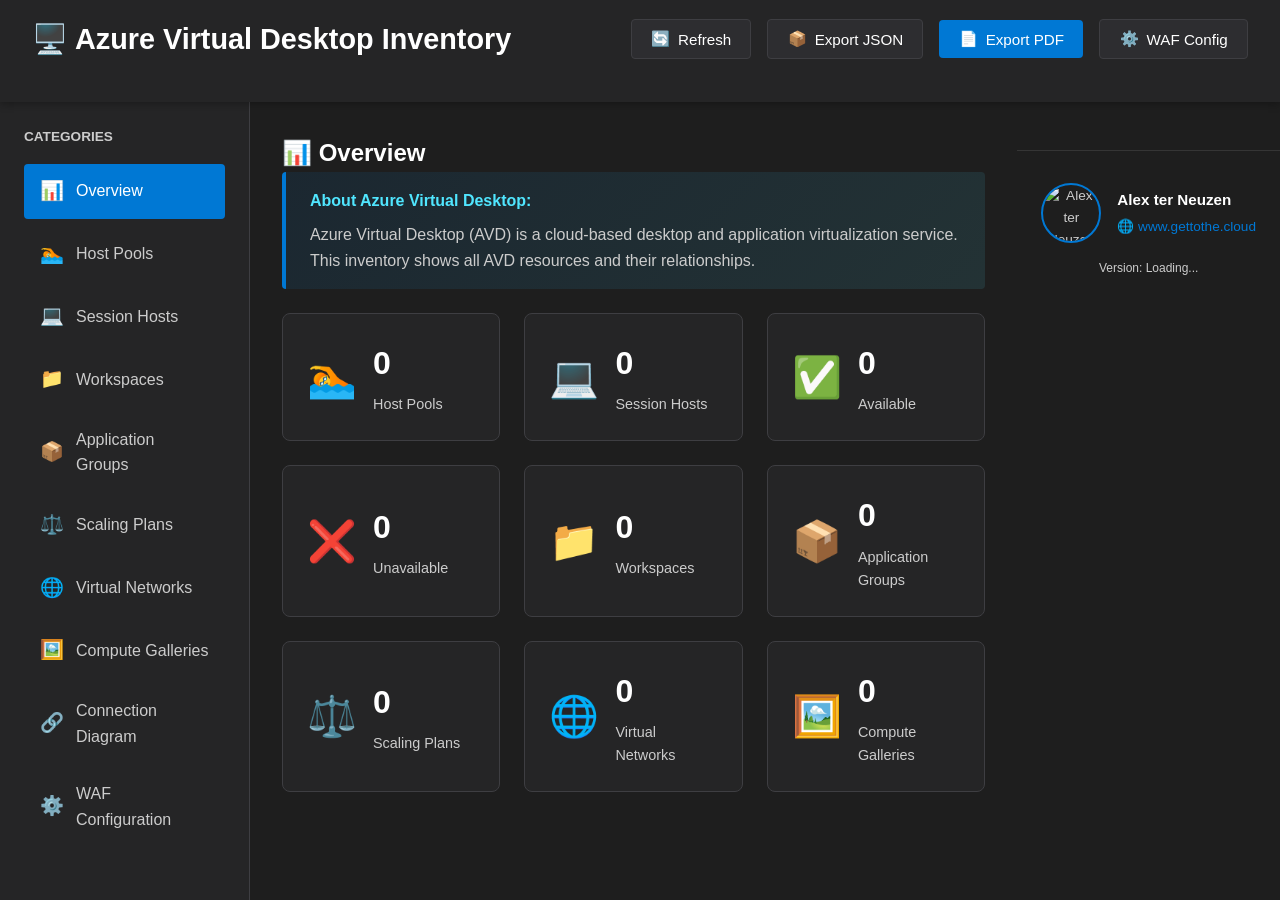
==== index.html @ 5ff8f2a2 "upload version 1.0" ====
<!DOCTYPE html>
<html lang="en">
<head>
    <meta charset="UTF-8">
    <meta name="viewport" content="width=device-width, initial-scale=1.0">
    <title>Azure Virtual Desktop Inventory</title>
    <link rel="stylesheet" href="styles.css">
    <script src="https://cdnjs.cloudflare.com/ajax/libs/vis-network/9.1.2/dist/vis-network.min.js"></script>
    <link href="https://cdnjs.cloudflare.com/ajax/libs/vis-network/9.1.2/dist/dist/vis-network.min.css" rel="stylesheet">
    <script src="https://cdnjs.cloudflare.com/ajax/libs/jspdf/2.5.1/jspdf.umd.min.js"></script>
    <script src="https://cdnjs.cloudflare.com/ajax/libs/jspdf-autotable/3.5.31/jspdf.plugin.autotable.min.js"></script>
    <script src="https://cdnjs.cloudflare.com/ajax/libs/html2canvas/1.4.1/html2canvas.min.js"></script>
</head>
<body>
    <div class="container">
        <!-- Header -->
        <header class="header">
            <div class="header-content">
                <h1>🖥️ Azure Virtual Desktop Inventory</h1>
                <div class="header-actions">
                    <span id="lastUpdate" class="last-update"></span>
                    <button id="refreshBtn" class="btn btn-secondary" onclick="refreshInventory()">
                        <span class="icon">🔄</span> Refresh
                    </button>
                    <button id="exportJsonBtn" class="btn btn-secondary" onclick="exportToJSON()">
                        <span class="icon">📦</span> Export JSON
                    </button>
                    <button id="exportBtn" class="btn btn-primary" onclick="exportToPDF()">
                        <span class="icon">📄</span> Export PDF
                    </button>
                    <button id="wafConfigBtn" class="btn btn-secondary" onclick="showSection('wafconfig')">
                        <span class="icon">⚙️</span> WAF Config
                    </button>
                </div>
            </div>
            <div id="authStatus" class="auth-status"></div>
        </header>

        <!-- Main Content -->
        <div class="main-content">
            <!-- Navigation Sidebar (iframe) -->
            <aside class="sidebar">
                <nav class="nav-menu">
                    <h3 class="nav-title">Categories</h3>
                    <ul class="nav-list">
                        <li><a href="#" onclick="showSection('overview')" class="nav-link active" data-section="overview">
                            <span class="icon">📊</span> Overview
                        </a></li>
                        <li><a href="#" onclick="showSection('hostpools')" class="nav-link" data-section="hostpools">
                            <span class="icon">🏊</span> Host Pools
                        </a></li>
                        <li><a href="#" onclick="showSection('sessionhosts')" class="nav-link" data-section="sessionhosts">
                            <span class="icon">💻</span> Session Hosts
                        </a></li>
                        <li><a href="#" onclick="showSection('workspaces')" class="nav-link" data-section="workspaces">
                            <span class="icon">📁</span> Workspaces
                        </a></li>
                        <li><a href="#" onclick="showSection('applicationgroups')" class="nav-link" data-section="applicationgroups">
                            <span class="icon">📦</span> Application Groups
                        </a></li>
                        <li><a href="#" onclick="showSection('scalingplans')" class="nav-link" data-section="scalingplans">
                            <span class="icon">⚖️</span> Scaling Plans
                        </a></li>
                        <li><a href="#" onclick="showSection('vnets')" class="nav-link" data-section="vnets">
                            <span class="icon">🌐</span> Virtual Networks
                        </a></li>
                        <li><a href="#" onclick="showSection('galleries')" class="nav-link" data-section="galleries">
                            <span class="icon">🖼️</span> Compute Galleries
                        </a></li>
                        <li><a href="#" onclick="showSection('diagram')" class="nav-link" data-section="diagram">
                            <span class="icon">🔗</span> Connection Diagram
                        </a></li>
                        <li><a href="#" onclick="showSection('wafconfig')" class="nav-link" data-section="wafconfig">
                            <span class="icon">⚙️</span> WAF Configuration
                        </a></li>
                    </ul>
                </nav>
            </aside>

            <!-- Content Area -->
            <main class="content">
                <!-- Authentication Required -->
                <div id="authRequired" class="auth-required" style="display: none;">
                    <div class="auth-card">
                        <h2>🔐 Azure Authentication</h2>
                        <p>Authentication is being requested automatically.</p>
                        <p>Please check your terminal or browser for the device code login prompt.</p>
                        <button onclick="authenticateAzure()" class="btn btn-primary btn-large">
                            Retry Sign in
                        </button>
                    </div>
                </div>

                <!-- Overview Section -->
                <section id="overview" class="content-section active">
                    <h2>📊 Overview</h2>
                    <div class="info-banner">
                        <strong>About Azure Virtual Desktop:</strong>
                        <p id="overviewExplanation">Azure Virtual Desktop (AVD) is a cloud-based desktop and application virtualization service. This inventory shows all AVD resources and their relationships.</p>
                    </div>
                    <div class="summary-cards">
                        <div class="card">
                            <div class="card-icon">🏊</div>
                            <div class="card-content">
                                <h3 id="totalHostPools">0</h3>
                                <p>Host Pools</p>
                            </div>
                        </div>
                        <div class="card">
                            <div class="card-icon">💻</div>
                            <div class="card-content">
                                <h3 id="totalSessionHosts">0</h3>
                                <p>Session Hosts</p>
                            </div>
                        </div>
                        <div class="card">
                            <div class="card-icon">✅</div>
                            <div class="card-content">
                                <h3 id="availableHosts">0</h3>
                                <p>Available</p>
                            </div>
                        </div>
                        <div class="card">
                            <div class="card-icon">❌</div>
                            <div class="card-content">
                                <h3 id="unavailableHosts">0</h3>
                                <p>Unavailable</p>
                            </div>
                        </div>
                        <div class="card">
                            <div class="card-icon">📁</div>
                            <div class="card-content">
                                <h3 id="totalWorkspaces">0</h3>
                                <p>Workspaces</p>
                            </div>
                        </div>
                        <div class="card">
                            <div class="card-icon">📦</div>
                            <div class="card-content">
                                <h3 id="totalAppGroups">0</h3>
                                <p>Application Groups</p>
                            </div>
                        </div>
                        <div class="card">
                            <div class="card-icon">⚖️</div>
                            <div class="card-content">
                                <h3 id="totalScalingPlans">0</h3>
                                <p>Scaling Plans</p>
                            </div>
                        </div>
                        <div class="card">
                            <div class="card-icon">🌐</div>
                            <div class="card-content">
                                <h3 id="totalVNets">0</h3>
                                <p>Virtual Networks</p>
                            </div>
                        </div>
                        <div class="card">
                            <div class="card-icon">🖼️</div>
                            <div class="card-content">
                                <h3 id="totalGalleries">0</h3>
                                <p>Compute Galleries</p>
                            </div>
                        </div>
                    </div>
                    <div id="subscriptionsList" class="subscriptions-list"></div>
                </section>

                <!-- Host Pools Section -->
                <section id="hostpools" class="content-section">
                    <h2>🏊 Host Pools</h2>
                    <div class="info-banner">
                        <strong>What are Host Pools?</strong>
                        <p id="hostPoolsExplanation">Host pools contain session hosts (VMs) that serve desktops and applications to users. They define the type (pooled/personal) and load balancing method.</p>
                    </div>
                    <div id="hostPoolsList" class="data-list"></div>
                </section>

                <!-- Session Hosts Section -->
                <section id="sessionhosts" class="content-section">
                    <h2>💻 Session Hosts</h2>
                    <div class="info-banner">
                        <strong>What are Session Hosts?</strong>
                        <p id="sessionHostsExplanation">Session hosts are the VMs that run user sessions. They connect to virtual networks and can be managed by scaling plans.</p>
                    </div>
                    <div id="sessionHostsList" class="data-list"></div>
                </section>

                <!-- Workspaces Section -->
                <section id="workspaces" class="content-section">
                    <h2>📁 Workspaces</h2>
                    <div id="workspacesList" class="data-list"></div>
                </section>

                <!-- Application Groups Section -->
                <section id="applicationgroups" class="content-section">
                    <h2>📦 Application Groups</h2>
                    <div id="appGroupsList" class="data-list"></div>
                </section>

                <!-- Scaling Plans Section -->
                <section id="scalingplans" class="content-section">
                    <h2>⚖️ Scaling Plans</h2>
                    <div class="info-banner">
                        <strong>What are Scaling Plans?</strong>
                        <p id="scalingPlansExplanation">Scaling plans automate the start/stop of session hosts based on time schedules to optimize costs.</p>
                    </div>
                    <div id="scalingPlansList" class="data-list"></div>
                </section>

                <!-- Virtual Networks Section -->
                <section id="vnets" class="content-section">
                    <h2>🌐 Virtual Networks</h2>
                    <div class="info-banner">
                        <strong>What are Virtual Networks?</strong>
                        <p id="vnetsExplanation">Virtual networks provide network connectivity for session hosts, enabling communication with other Azure services and on-premises resources.</p>
                    </div>
                    <div id="vnetsList" class="data-list"></div>
                </section>

                <!-- Compute Galleries Section -->
                <section id="galleries" class="content-section">
                    <h2>🖼️ Compute Galleries</h2>
                    <div class="info-banner">
                        <strong>What are Compute Galleries?</strong>
                        <p id="galleriesExplanation">Compute galleries store and manage custom images used to deploy session hosts with pre-configured software.</p>
                    </div>
                    <div id="galleriesList" class="data-list"></div>
                </section>

                <!-- Diagram Section -->
                <section id="diagram" class="content-section">
                    <h2>🔗 Connection Diagram</h2>
                    <p class="section-description">Visual representation of AVD resource connections</p>
                    <div id="networkDiagram" class="diagram-container"></div>
                </section>

                <!-- WAF Configuration Section -->
                <section id="wafconfig" class="content-section">
                    <h2>⚙️ WAF Assessment Configuration</h2>
                    <div class="info-banner">
                        <strong>Well-Architected Framework Assessment Configuration:</strong>
                        <p>Configure the scoring rules and weights for the WAF assessment. Changes can be saved and reloaded.</p>
                    </div>
                    
                    <div class="waf-config-actions" style="margin-bottom: 1rem; display: flex; gap: 0.5rem;">
                        <button class="btn btn-secondary" onclick="downloadWAFConfig()">
                            <span class="icon">💾</span> Download Config
                        </button>
                        <button class="btn btn-secondary" onclick="document.getElementById('uploadConfigInput').click()">
                            <span class="icon">📤</span> Upload Config
                        </button>
                        <input type="file" id="uploadConfigInput" accept=".json" style="display: none;" onchange="uploadWAFConfig(event)">
                        <button class="btn btn-primary" onclick="reloadWAFConfig()">
                            <span class="icon">🔄</span> Reload Config
                        </button>
                    </div>

                    <div id="wafConfigContent" class="waf-config-content">
                        <!-- Config will be displayed here -->
                        <p class="text-secondary">Loading configuration...</p>
                    </div>
                </section>
            </main>
            
            <!-- Footer -->
            <footer style="margin-top: 3rem; padding: 2rem 1.5rem; text-align: center; border-top: 1px solid rgba(255,255,255,0.1); color: var(--text-secondary); font-size: 0.85rem;">
                <div style="display: flex; align-items: center; justify-content: center; gap: 1rem; flex-wrap: wrap;">
                    <img src="https://www.gettothe.cloud/wp-content/uploads/2023/07/WhatsApp-Image-2023-05-23-at-23.24.08-150x150.webp" 
                         alt="Alex ter Neuzen" 
                         style="width: 60px; height: 60px; border-radius: 50%; border: 2px solid var(--primary-color); object-fit: cover;">
                    <div style="text-align: left;">
                        <p style="margin: 0; font-size: 0.95rem;"><strong style="color: var(--text-primary);">Alex ter Neuzen</strong></p>
                        <p style="margin: 0.25rem 0 0 0;">
                            <a href="https://www.gettothe.cloud" target="_blank" style="color: var(--primary-color); text-decoration: none; font-weight: 500;">
                                🌐 www.gettothe.cloud
                            </a>
                        </p>
                    </div>
                </div>
                <div style="margin-top: 1rem; color: var(--text-secondary); font-size: 0.75rem;">
                    <span id="appVersion">Version: Loading...</span>
                </div>
            </footer>
        </div>
    </div>

    <!-- Loading Overlay -->
    <div id="loadingOverlay" class="loading-overlay" style="display: none;">
        <div class="loading-container">
            <div class="spinner"></div>
            <p id="loadingStatus">Loading inventory data...</p>
            <div id="loadingProgress" class="progress-bar">
                <div id="loadingProgressFill" class="progress-fill"></div>
            </div>
        </div>
    </div>

    <script src="app.js"></script>
</body>
</html>
---- styles.css ----
/* Azure Virtual Desktop Inventory - Styles */

* {
    margin: 0;
    padding: 0;
    box-sizing: border-box;
}

:root {
    --primary-color: #0078d4;
    --secondary-color: #50e6ff;
    --success-color: #107c10;
    --warning-color: #ffaa44;
    --danger-color: #e81123;
    --bg-dark: #1e1e1e;
    --bg-medium: #252526;
    --bg-light: #2d2d30;
    --text-primary: #ffffff;
    --text-secondary: #cccccc;
    --border-color: #3e3e42;
    --shadow: 0 2px 8px rgba(0, 0, 0, 0.3);
}

body {
    font-family: 'Segoe UI', Tahoma, Geneva, Verdana, sans-serif;
    background-color: var(--bg-dark);
    color: var(--text-primary);
    line-height: 1.6;
}

.container {
    min-height: 100vh;
    display: flex;
    flex-direction: column;
}

/* Header */
.header {
    background-color: var(--bg-medium);
    padding: 1rem 2rem;
    box-shadow: var(--shadow);
    position: sticky;
    top: 0;
    z-index: 100;
}

.header-content {
    display: flex;
    justify-content: space-between;
    align-items: center;
    max-width: 1600px;
    margin: 0 auto;
}

.header h1 {
    font-size: 1.8rem;
    font-weight: 600;
}

.header-actions {
    display: flex;
    gap: 1rem;
    align-items: center;
}

.last-update {
    font-size: 0.9rem;
    color: var(--text-secondary);
}

/* Auth Status */
.auth-status {
    max-width: 1600px;
    margin: 0.5rem auto 0;
    padding: 0.5rem 1rem;
    border-radius: 4px;
    font-size: 0.9rem;
}

.auth-status.authenticated {
    background-color: rgba(16, 124, 16, 0.2);
    border-left: 3px solid var(--success-color);
}

.auth-status.not-authenticated {
    background-color: rgba(255, 170, 68, 0.2);
    border-left: 3px solid var(--warning-color);
}

/* Info Banner */
.info-banner {
    background: linear-gradient(135deg, rgba(0, 120, 212, 0.1), rgba(80, 230, 255, 0.1));
    border-left: 4px solid var(--primary-color);
    padding: 1rem 1.5rem;
    margin-bottom: 1.5rem;
    border-radius: 4px;
}

.info-banner strong {
    display: block;
    margin-bottom: 0.5rem;
    color: var(--secondary-color);
    font-size: 1rem;
}

.info-banner p {
    margin: 0;
    color: var(--text-secondary);
    line-height: 1.6;
}

/* Main Content Layout */
.main-content {
    display: flex;
    flex: 1;
    max-width: 1600px;
    width: 100%;
    margin: 0 auto;
}

/* Sidebar Navigation */
.sidebar {
    width: 250px;
    background-color: var(--bg-medium);
    padding: 1.5rem;
    border-right: 1px solid var(--border-color);
    min-height: calc(100vh - 120px);
}

.nav-title {
    font-size: 0.85rem;
    text-transform: uppercase;
    color: var(--text-secondary);
    margin-bottom: 1rem;
    font-weight: 600;
}

.nav-list {
    list-style: none;
}

.nav-list li {
    margin-bottom: 0.5rem;
}

.nav-link {
    display: flex;
    align-items: center;
    padding: 0.75rem 1rem;
    color: var(--text-secondary);
    text-decoration: none;
    border-radius: 4px;
    transition: all 0.2s;
}

.nav-link:hover {
    background-color: var(--bg-light);
    color: var(--text-primary);
}

.nav-link.active {
    background-color: var(--primary-color);
    color: var(--text-primary);
}

.nav-link .icon {
    margin-right: 0.75rem;
    font-size: 1.2rem;
}

/* Content Area */
.content {
    flex: 1;
    padding: 2rem;
    overflow-y: auto;
}

.content-section {
    display: none;
}

.content-section.active {
    display: block;
    animation: fadeIn 0.3s ease-in;
}

@keyframes fadeIn {
    from {
        opacity: 0;
        transform: translateY(10px);
    }
    to {
        opacity: 1;
        transform: translateY(0);
    }
}

.section-description {
    color: var(--text-secondary);
    margin-bottom: 1.5rem;
}

/* Buttons */
.btn {
    padding: 0.6rem 1.2rem;
    border: none;
    border-radius: 4px;
    font-size: 0.95rem;
    cursor: pointer;
    transition: all 0.2s;
    display: inline-flex;
    align-items: center;
    gap: 0.5rem;
    font-weight: 500;
}

.btn-primary {
    background-color: var(--primary-color);
    color: white;
}

.btn-primary:hover {
    background-color: #106ebe;
    transform: translateY(-1px);
    box-shadow: 0 4px 8px rgba(0, 120, 212, 0.3);
}

.btn-secondary {
    background-color: var(--bg-light);
    color: var(--text-primary);
    border: 1px solid var(--border-color);
}

.btn-secondary:hover {
    background-color: var(--bg-medium);
    border-color: var(--primary-color);
}

.btn-large {
    padding: 1rem 2rem;
    font-size: 1.1rem;
}

/* Summary Cards */
.summary-cards {
    display: grid;
    grid-template-columns: repeat(auto-fit, minmax(200px, 1fr));
    gap: 1.5rem;
    margin-bottom: 2rem;
}

.card {
    background-color: var(--bg-medium);
    border: 1px solid var(--border-color);
    border-radius: 8px;
    padding: 1.5rem;
    display: flex;
    align-items: center;
    gap: 1rem;
    transition: all 0.2s;
}

.card:hover {
    transform: translateY(-2px);
    box-shadow: var(--shadow);
    border-color: var(--primary-color);
}

.card-icon {
    font-size: 2.5rem;
}

.card-content h3 {
    font-size: 2rem;
    font-weight: 600;
    margin-bottom: 0.25rem;
}

.card-content p {
    color: var(--text-secondary);
    font-size: 0.9rem;
}

/* Data Lists */
.data-list {
    display: flex;
    flex-direction: column;
    gap: 1rem;
}

.data-item {
    background-color: var(--bg-medium);
    border: 1px solid var(--border-color);
    border-radius: 8px;
    padding: 1.5rem;
}

.data-item h3 {
    font-size: 1.3rem;
    margin-bottom: 1rem;
    color: var(--secondary-color);
}

.data-item-header {
    display: flex;
    justify-content: space-between;
    align-items: center;
    margin-bottom: 1rem;
}

.data-item-details {
    display: grid;
    grid-template-columns: repeat(auto-fit, minmax(250px, 1fr));
    gap: 1rem;
}

.data-field {
    display: flex;
    flex-direction: column;
    gap: 0.25rem;
}

.data-field-label {
    font-size: 0.85rem;
    color: var(--text-secondary);
    text-transform: uppercase;
    font-weight: 600;
}

.data-field-value {
    font-size: 1rem;
    color: var(--text-primary);
}

.badge {
    padding: 0.25rem 0.75rem;
    border-radius: 12px;
    font-size: 0.85rem;
    font-weight: 600;
    text-transform: uppercase;
}

.badge-success {
    background-color: rgba(16, 124, 16, 0.2);
    color: var(--success-color);
}

.badge-warning {
    background-color: rgba(255, 170, 68, 0.2);
    color: var(--warning-color);
}

.badge-danger {
    background-color: rgba(232, 17, 35, 0.2);
    color: var(--danger-color);
}

.badge-info {
    background-color: rgba(0, 120, 212, 0.2);
    color: var(--primary-color);
}

/* Subscriptions List */
.subscriptions-list {
    margin-top: 2rem;
}

.subscription-section {
    margin-bottom: 2rem;
}

.subscription-header {
    background: linear-gradient(135deg, var(--primary-color), #005a9e);
    padding: 1rem 1.5rem;
    border-radius: 8px 8px 0 0;
    margin-bottom: 0;
}

.subscription-header h3 {
    font-size: 1.3rem;
}

.subscription-content {
    background-color: var(--bg-medium);
    border: 1px solid var(--border-color);
    border-top: none;
    border-radius: 0 0 8px 8px;
    padding: 1.5rem;
}

/* Table */
.table-container {
    overflow-x: auto;
    margin-top: 1rem;
}

table {
    width: 100%;
    border-collapse: collapse;
    font-size: 0.9rem;
}

thead {
    background-color: var(--bg-light);
}

th {
    padding: 0.75rem;
    text-align: left;
    font-weight: 600;
    color: var(--text-secondary);
    text-transform: uppercase;
    font-size: 0.8rem;
}

td {
    padding: 0.75rem;
    border-top: 1px solid var(--border-color);
}

tr:hover {
    background-color: var(--bg-light);
}

/* Diagram */
.diagram-container {
    background-color: var(--bg-medium);
    border: 1px solid var(--border-color);
    border-radius: 8px;
    height: 600px;
    margin-top: 1rem;
}

/* Auth Required */
.auth-required {
    display: flex;
    align-items: center;
    justify-content: center;
    min-height: 400px;
}

.auth-card {
    background-color: var(--bg-medium);
    border: 1px solid var(--border-color);
    border-radius: 8px;
    padding: 3rem;
    text-align: center;
    max-width: 500px;
}

.auth-card h2 {
    margin-bottom: 1rem;
    font-size: 2rem;
}

.auth-card p {
    color: var(--text-secondary);
    margin-bottom: 2rem;
    font-size: 1.1rem;
}

/* Loading Overlay */
.loading-overlay {
    position: fixed;
    top: 0;
    left: 0;
    width: 100%;
    height: 100%;
    background-color: rgba(0, 0, 0, 0.85);
    display: flex;
    flex-direction: column;
    align-items: center;
    justify-content: center;
    z-index: 1000;
}

.loading-container {
    display: flex;
    flex-direction: column;
    align-items: center;
    background-color: var(--bg-medium);
    padding: 2rem 3rem;
    border-radius: 8px;
    box-shadow: 0 4px 20px rgba(0, 0, 0, 0.5);
}

.spinner {
    width: 50px;
    height: 50px;
    border: 4px solid var(--border-color);
    border-top-color: var(--primary-color);
    border-radius: 50%;
    animation: spin 1s linear infinite;
    margin-bottom: 1.5rem;
}

@keyframes spin {
    to {
        transform: rotate(360deg);
    }
}

.loading-overlay p {
    font-size: 1.1rem;
    color: var(--text-primary);
    margin-bottom: 1rem;
    text-align: center;
}

.progress-bar {
    width: 300px;
    height: 8px;
    background-color: var(--bg-dark);
    border-radius: 4px;
    overflow: hidden;
    box-shadow: inset 0 1px 3px rgba(0, 0, 0, 0.3);
}

.progress-fill {
    height: 100%;
    background: linear-gradient(90deg, var(--primary-color), var(--secondary-color));
    border-radius: 4px;
    transition: width 0.3s ease;
    box-shadow: 0 0 10px rgba(0, 120, 212, 0.5);
}

/* Responsive */
@media (max-width: 768px) {
    .main-content {
        flex-direction: column;
    }
    
    .sidebar {
        width: 100%;
        border-right: none;
        border-bottom: 1px solid var(--border-color);
    }
    
    .header-content {
        flex-direction: column;
        gap: 1rem;
    }
    
    .summary-cards {
        grid-template-columns: 1fr;
    }
}

/* Print styles for PDF export */
@media print {
    .header-actions,
    .sidebar,
    .loading-overlay {
        display: none !important;
    }
    
    .content {
        padding: 0;
    }
    
    .content-section {
        display: block !important;
        page-break-after: always;
    }
}
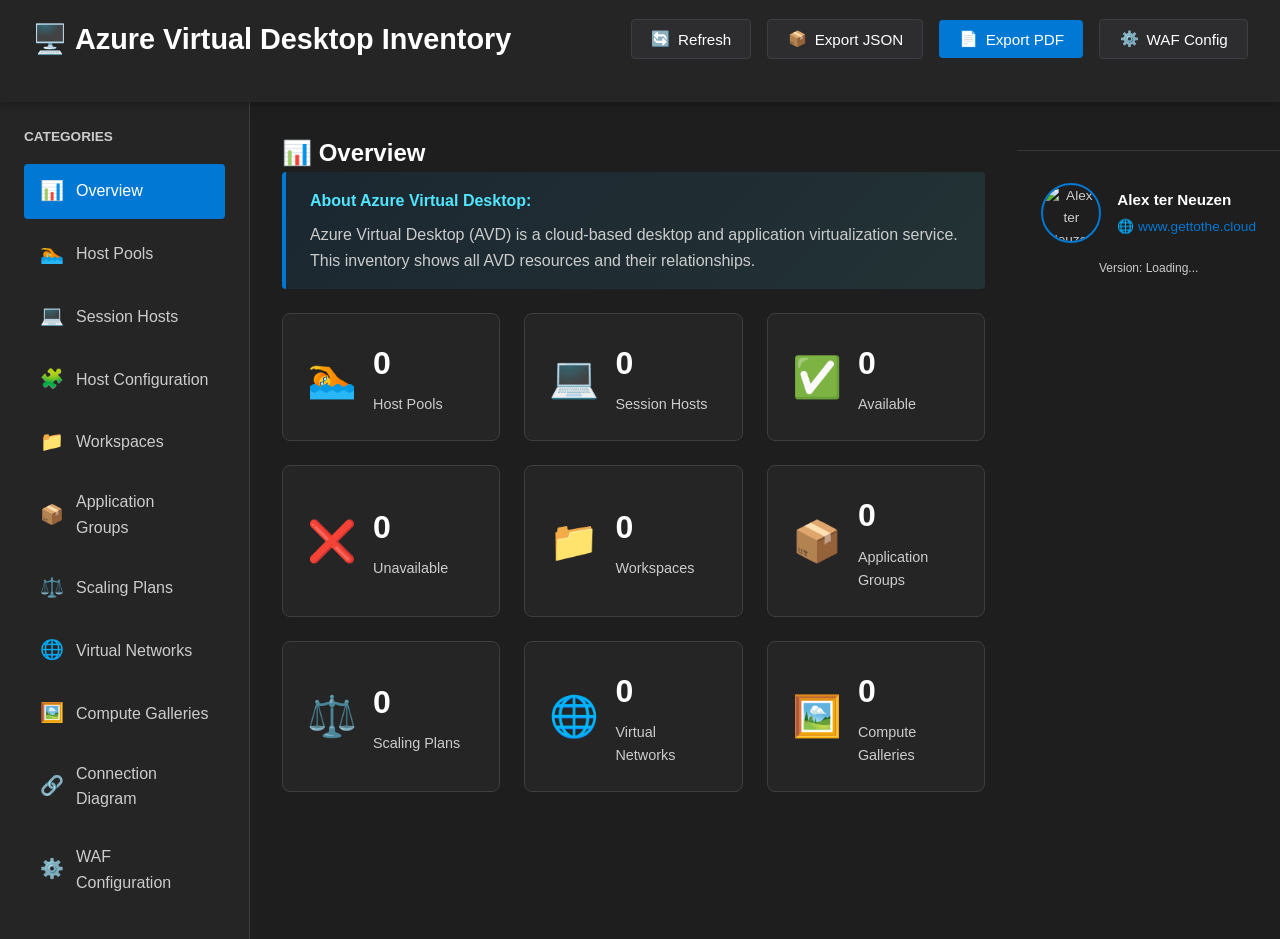
==== commit d3194893: "update to version 1.2.230" ====
--- a/index.html
+++ b/index.html
@@ -5,11 +5,11 @@
     <meta name="viewport" content="width=device-width, initial-scale=1.0">
     <title>Azure Virtual Desktop Inventory</title>
     <link rel="stylesheet" href="styles.css">
-    <script src="https://cdnjs.cloudflare.com/ajax/libs/vis-network/9.1.2/dist/vis-network.min.js"></script>
-    <link href="https://cdnjs.cloudflare.com/ajax/libs/vis-network/9.1.2/dist/dist/vis-network.min.css" rel="stylesheet">
-    <script src="https://cdnjs.cloudflare.com/ajax/libs/jspdf/2.5.1/jspdf.umd.min.js"></script>
-    <script src="https://cdnjs.cloudflare.com/ajax/libs/jspdf-autotable/3.5.31/jspdf.plugin.autotable.min.js"></script>
-    <script src="https://cdnjs.cloudflare.com/ajax/libs/html2canvas/1.4.1/html2canvas.min.js"></script>
+    <script src="https://cdnjs.cloudflare.com/ajax/libs/vis-network/9.1.2/dist/vis-network.min.js" integrity="sha384-kjcWvwlMCOxTUGG+5NghPwT438Drfp3DIU6ndThMuBYV8ayHQChfN+m0jD2b4xML" crossorigin="anonymous"></script>
+    <link href="https://cdnjs.cloudflare.com/ajax/libs/vis-network/9.1.2/dist/dist/vis-network.min.css" rel="stylesheet" integrity="sha384-YtrzWR59caAwA74P/Y5ysA7oAxhsMALKkKYCaMmpZCaq683mDuJY75b/w+REvbqi" crossorigin="anonymous">
+    <script src="https://cdnjs.cloudflare.com/ajax/libs/jspdf/2.5.1/jspdf.umd.min.js" integrity="sha384-JcnsjUPPylna1s1fvi1u12X5qjY5OL56iySh75FdtrwhO/SWXgMjoVqcKyIIWOLk" crossorigin="anonymous"></script>
+    <script src="https://cdnjs.cloudflare.com/ajax/libs/jspdf-autotable/3.5.31/jspdf.plugin.autotable.min.js" integrity="sha384-vuyrTV5nkscLp1knFvt+FIHfKKzmROBq5reruhMRslauj54mW+l2B8b6szMN6lCL" crossorigin="anonymous"></script>
+    <script src="https://cdnjs.cloudflare.com/ajax/libs/html2canvas/1.4.1/html2canvas.min.js" integrity="sha384-ZZ1pncU3bQe8y31yfZdMFdSpttDoPmOZg2wguVK9almUodir1PghgT0eY7Mrty8H" crossorigin="anonymous"></script>
 </head>
 <body>
     <div class="container">
@@ -52,6 +52,9 @@
                         <li><a href="#" onclick="showSection('sessionhosts')" class="nav-link" data-section="sessionhosts">
                             <span class="icon">💻</span> Session Hosts
                         </a></li>
+                        <li><a href="#" onclick="showSection('sessionhostconfigurations')" class="nav-link" data-section="sessionhostconfigurations">
+                            <span class="icon">🧩</span> Host Configuration
+                        </a></li>
                         <li><a href="#" onclick="showSection('workspaces')" class="nav-link" data-section="workspaces">
                             <span class="icon">📁</span> Workspaces
                         </a></li>
@@ -84,7 +87,7 @@
                     <div class="auth-card">
                         <h2>🔐 Azure Authentication</h2>
                         <p>Authentication is being requested automatically.</p>
-                        <p>Please check your terminal or browser for the device code login prompt.</p>
+                        <p>Azure sign-in will open in your default browser. Complete authentication there.</p>
                         <button onclick="authenticateAzure()" class="btn btn-primary btn-large">
                             Retry Sign in
                         </button>
@@ -98,6 +101,20 @@
                         <strong>About Azure Virtual Desktop:</strong>
                         <p id="overviewExplanation">Azure Virtual Desktop (AVD) is a cloud-based desktop and application virtualization service. This inventory shows all AVD resources and their relationships.</p>
                     </div>
+                    <div id="subscriptionScope" class="subscription-scope" style="display: none;">
+                        <div class="subscription-scope-header">
+                            <div>
+                                <h3>Subscriptions to scan</h3>
+                                <p id="subscriptionSelectionStatus" class="subscription-selection-status"></p>
+                            </div>
+                            <div class="subscription-scope-actions">
+                                <button id="selectAllSubscriptionsBtn" type="button" class="btn btn-secondary">Select all</button>
+                                <button id="clearSubscriptionsBtn" type="button" class="btn btn-secondary">Clear all</button>
+                                <button id="scanSelectedSubscriptionsBtn" type="button" class="btn btn-primary">Scan selected</button>
+                            </div>
+                        </div>
+                        <div id="subscriptionSelectorList" class="subscription-selector-list"></div>
+                    </div>
                     <div class="summary-cards">
                         <div class="card">
                             <div class="card-icon">🏊</div>
@@ -184,6 +201,16 @@
                         <p id="sessionHostsExplanation">Session hosts are the VMs that run user sessions. They connect to virtual networks and can be managed by scaling plans.</p>
                     </div>
                     <div id="sessionHostsList" class="data-list"></div>
+                </section>
+
+                <!-- Session Host Configurations Section -->
+                <section id="sessionhostconfigurations" class="content-section">
+                    <h2>🧩 Session Host Configurations</h2>
+                    <div class="info-banner">
+                        <strong>What are Session Host Configurations?</strong>
+                        <p id="sessionHostConfigurationsExplanation">Session-host configuration profiles define the VM, image, disk, network, domain-join, security, diagnostics, and custom-script settings used when session hosts are created.</p>
+                    </div>
+                    <div id="sessionHostConfigurationsList" class="data-list"></div>
                 </section>
 
                 <!-- Workspaces Section -->
--- a/styles.css
+++ b/styles.css
@@ -109,6 +109,83 @@
     line-height: 1.6;
 }
 
+/* Subscription scope */
+.subscription-scope {
+    background-color: var(--bg-medium);
+    border: 1px solid var(--border-color);
+    border-radius: 8px;
+    padding: 1.25rem 1.5rem;
+    margin-bottom: 1.5rem;
+}
+
+.subscription-scope-header {
+    display: flex;
+    justify-content: space-between;
+    align-items: center;
+    gap: 1rem;
+    margin-bottom: 1rem;
+}
+
+.subscription-scope-header h3 {
+    margin-bottom: 0.25rem;
+}
+
+.subscription-selection-status {
+    color: var(--text-secondary);
+    font-size: 0.9rem;
+}
+
+.subscription-scope-actions {
+    display: flex;
+    flex-wrap: wrap;
+    gap: 0.5rem;
+}
+
+.subscription-selector-list {
+    display: grid;
+    grid-template-columns: repeat(auto-fit, minmax(280px, 1fr));
+    gap: 0.5rem;
+}
+
+.subscription-selector-row {
+    display: flex;
+    align-items: flex-start;
+    gap: 0.75rem;
+    padding: 0.75rem;
+    border: 1px solid var(--border-color);
+    border-radius: 4px;
+    cursor: pointer;
+}
+
+.subscription-selector-row:has(input:disabled) {
+    cursor: not-allowed;
+    opacity: 0.6;
+}
+
+.subscription-checkbox {
+    flex: 0 0 auto;
+    width: 1.1rem;
+    height: 1.1rem;
+    margin-top: 0.15rem;
+    accent-color: var(--primary-color);
+}
+
+.subscription-selector-details {
+    display: flex;
+    flex-direction: column;
+    min-width: 0;
+}
+
+.subscription-selector-metadata {
+    color: var(--text-secondary);
+    font-size: 0.8rem;
+    overflow-wrap: anywhere;
+}
+
+.subscription-scope-error {
+    color: var(--warning-color);
+}
+
 /* Main Content Layout */
 .main-content {
     display: flex;
@@ -388,6 +465,15 @@
     padding: 1.5rem;
 }
 
+.subscription-scan-status {
+    display: flex;
+    align-items: center;
+    flex-wrap: wrap;
+    gap: 0.5rem;
+    margin-top: 0.5rem;
+    font-size: 0.85rem;
+}
+
 /* Table */
 .table-container {
     overflow-x: auto;
@@ -544,6 +630,15 @@
     .summary-cards {
         grid-template-columns: 1fr;
     }
+
+    .subscription-scope-header {
+        align-items: flex-start;
+        flex-direction: column;
+    }
+
+    .subscription-scope-actions {
+        width: 100%;
+    }
 }
 
 /* Print styles for PDF export */
